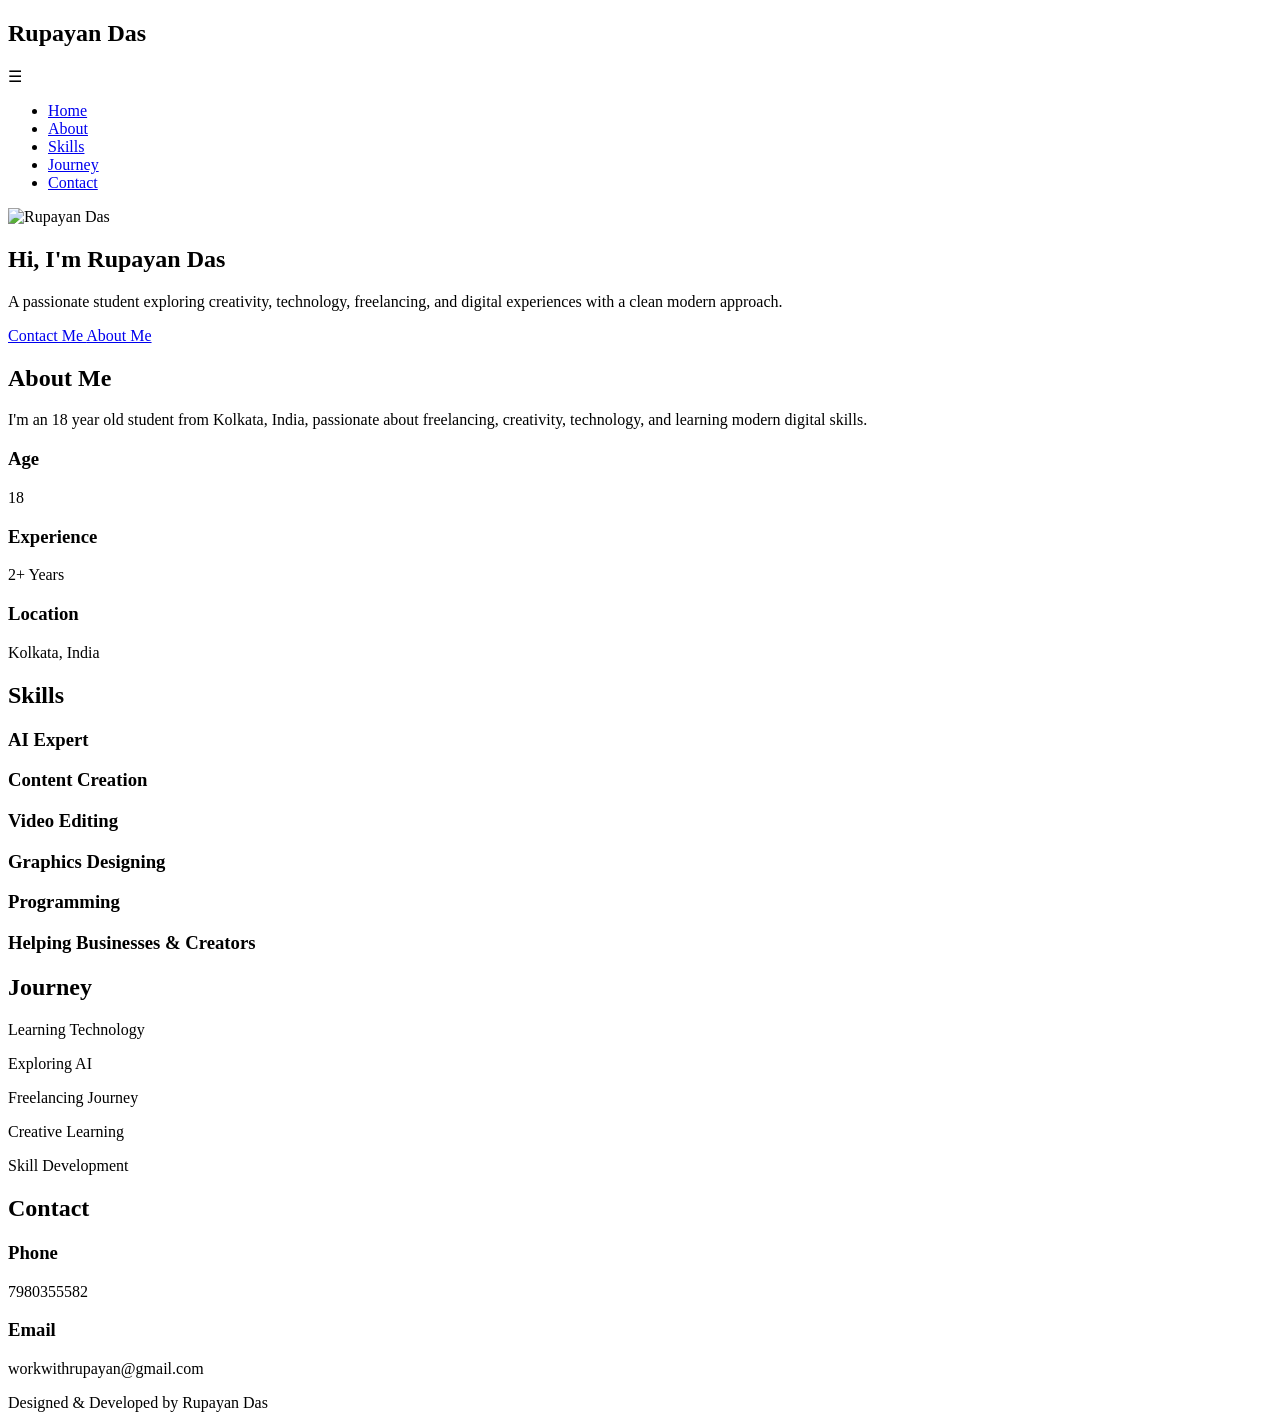
==== index.html @ 819b9cec "Create index.html" ====
<!DOCTYPE html>
<html lang="en">

<head>

    <meta charset="UTF-8">

    <meta name="viewport" content="width=device-width, initial-scale=1.0">

    <title>Rupayan Das Portfolio</title>

    <link rel="stylesheet" href="style.css">

    <link rel="preconnect" href="https://fonts.googleapis.com">

    <link rel="preconnect" href="https://fonts.gstatic.com" crossorigin>

    <link href="https://fonts.googleapis.com/css2?family=Poppins:wght@300;400;500;600;700&display=swap"
        rel="stylesheet">

    <script src="https://cdnjs.cloudflare.com/ajax/libs/gsap/3.12.5/gsap.min.js"></script>

    <script src="https://cdnjs.cloudflare.com/ajax/libs/gsap/3.12.5/ScrollTrigger.min.js"></script>

    <script src="https://cdn.jsdelivr.net/npm/tsparticles@2/tsparticles.bundle.min.js"></script>

</head>

<body>

    <div class="cursor-glow"></div>

    <div class="scroll-progress"></div>

    <div id="particles-js"></div>

    <header class="header">

        <div class="container nav">

            <h2 class="logo">Rupayan Das</h2>

            <div class="menu-toggle" id="menu-toggle">
                ☰
            </div>

            <ul class="nav-links" id="nav-links">

                <li><a href="#home">Home</a></li>

                <li><a href="#about">About</a></li>

                <li><a href="#skills">Skills</a></li>

                <li><a href="#journey">Journey</a></li>

                <li><a href="#contact">Contact</a></li>

            </ul>

        </div>

    </header>

    <section class="hero" id="home">

        <div class="container">

            <div class="hero-wrapper">

                <div class="hero-image reveal">

                    <div class="image-circle glass">

                        <img src="https://i.ibb.co/67Y1WVGX/file-00000000614c72089d16fa4d604c2151.png"
                            alt="Rupayan Das">

                    </div>

                </div>

                <div class="hero-content glass reveal">

                    <h1>
                        Hi, I'm <span>Rupayan Das</span>
                    </h1>

                    <h2 class="typing-text"></h2>

                    <p>
                        A passionate student exploring creativity,
                        technology, freelancing, and digital
                        experiences with a clean modern approach.
                    </p>

                    <div class="hero-buttons">

                        <a href="#contact" class="btn primary-btn">
                            Contact Me
                        </a>

                        <a href="#about" class="btn secondary-btn">
                            About Me
                        </a>

                    </div>

                </div>

            </div>

        </div>

    </section>

    <section class="about section" id="about">

        <div class="container">

            <div class="section-title">
                <h2>About Me</h2>
            </div>

            <div class="about-card glass reveal">

                <p>
                    I'm an 18 year old student from Kolkata, India,
                    passionate about freelancing, creativity,
                    technology, and learning modern digital skills.
                </p>

                <div class="info-grid">

                    <div class="info-box">
                        <h3>Age</h3>
                        <span>18</span>
                    </div>

                    <div class="info-box">
                        <h3>Experience</h3>
                        <span>2+ Years</span>
                    </div>

                    <div class="info-box">
                        <h3>Location</h3>
                        <span>Kolkata, India</span>
                    </div>

                </div>

            </div>

        </div>

    </section>

    <section class="skills section" id="skills">

        <div class="container">

            <div class="section-title">
                <h2>Skills</h2>
            </div>

            <div class="skills-grid">

                <div class="skill-card glass reveal">
                    <h3>AI Expert</h3>
                </div>

                <div class="skill-card glass reveal">
                    <h3>Content Creation</h3>
                </div>

                <div class="skill-card glass reveal">
                    <h3>Video Editing</h3>
                </div>

                <div class="skill-card glass reveal">
                    <h3>Graphics Designing</h3>
                </div>

                <div class="skill-card glass reveal">
                    <h3>Programming</h3>
                </div>

                <div class="skill-card glass reveal">
                    <h3>Helping Businesses & Creators</h3>
                </div>

            </div>

        </div>

    </section>

    <section class="journey section" id="journey">

        <div class="container">

            <div class="section-title">
                <h2>Journey</h2>
            </div>

            <div class="journey-line">

                <div class="journey-step reveal">

                    <div class="dot"></div>

                    <p>Learning Technology</p>

                </div>

                <div class="journey-step reveal">

                    <div class="dot"></div>

                    <p>Exploring AI</p>

                </div>

                <div class="journey-step reveal">

                    <div class="dot"></div>

                    <p>Freelancing Journey</p>

                </div>

                <div class="journey-step reveal">

                    <div class="dot"></div>

                    <p>Creative Learning</p>

                </div>

                <div class="journey-step reveal">

                    <div class="dot"></div>

                    <p>Skill Development</p>

                </div>

            </div>

        </div>

    </section>

    <section class="contact section" id="contact">

        <div class="container">

            <div class="section-title">
                <h2>Contact</h2>
            </div>

            <div class="contact-card glass reveal">

                <h3>Phone</h3>

                <p>7980355582</p>

                <h3>Email</h3>

                <p>workwithrupayan@gmail.com</p>

            </div>

        </div>

    </section>

    <footer class="footer">

        <p>
            Designed & Developed by Rupayan Das
        </p>

    </footer>

    <script src="script.js"></script>

</body>

      </html>
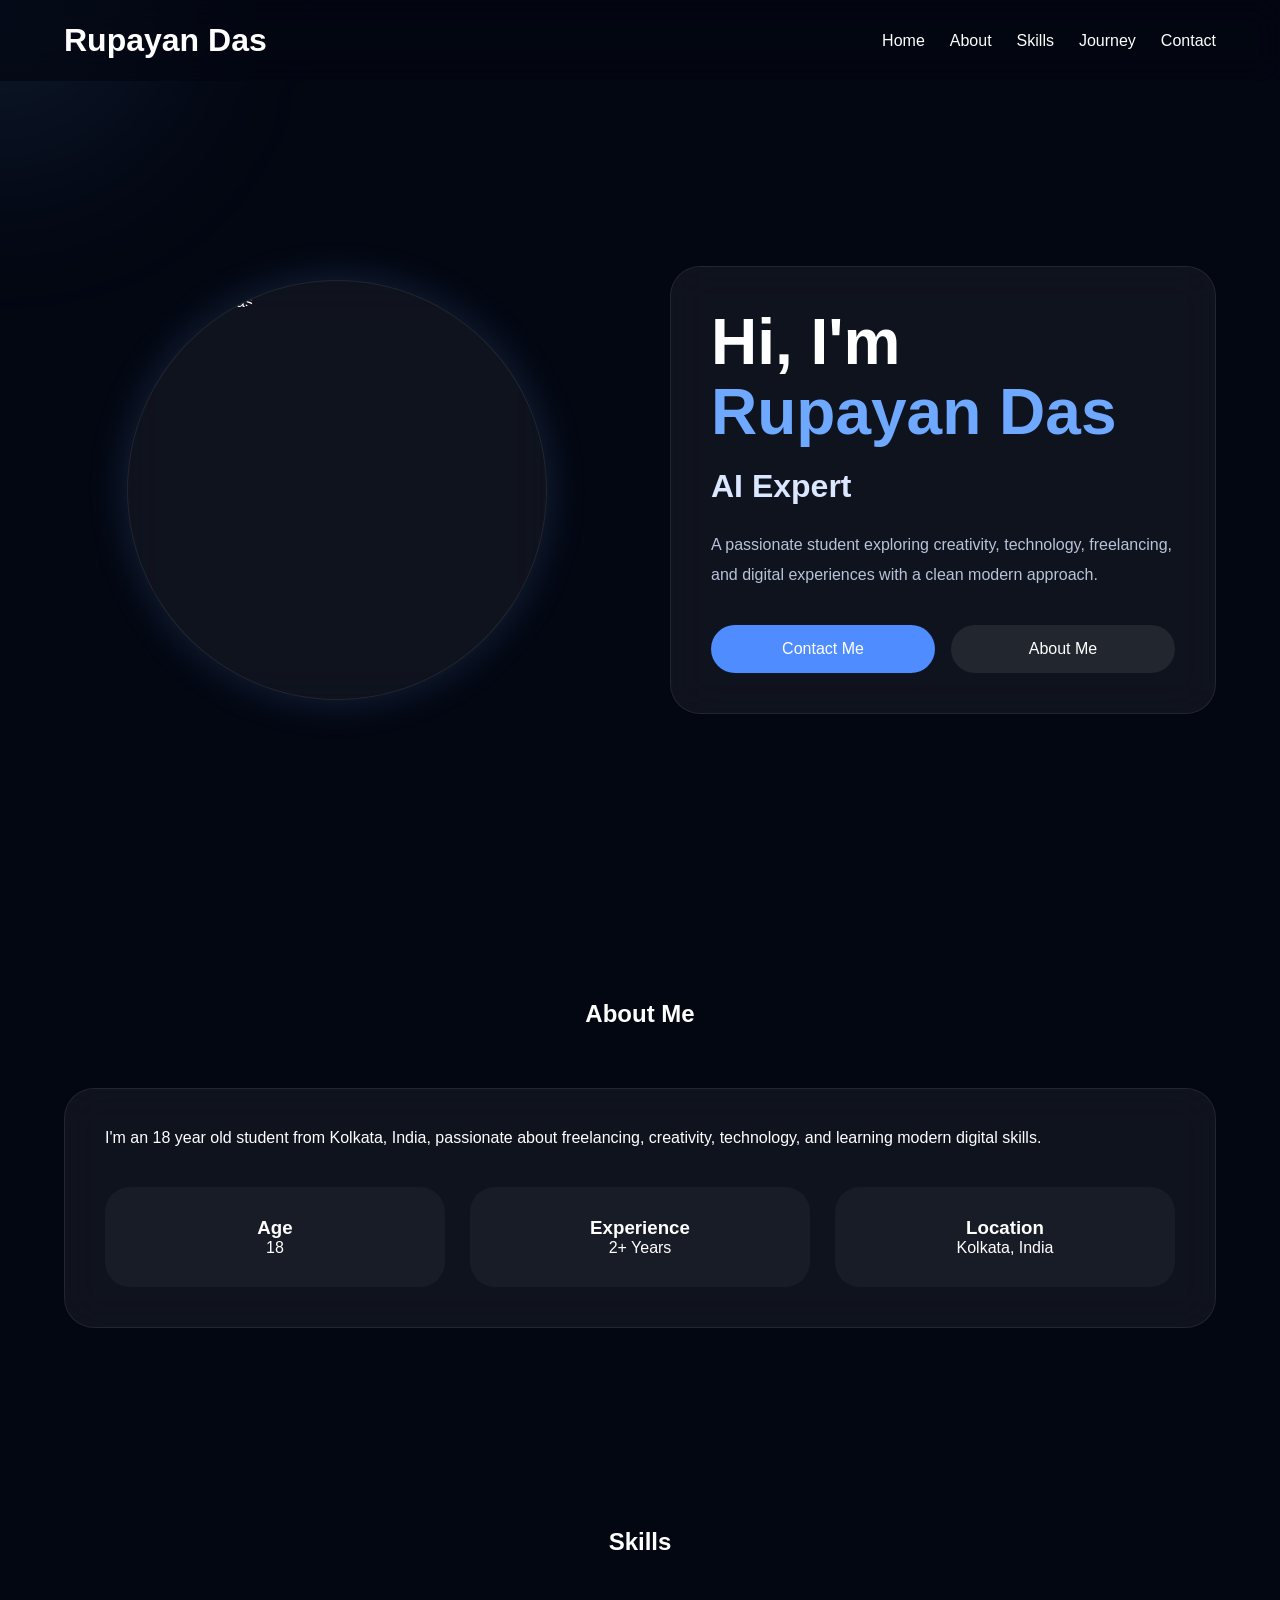
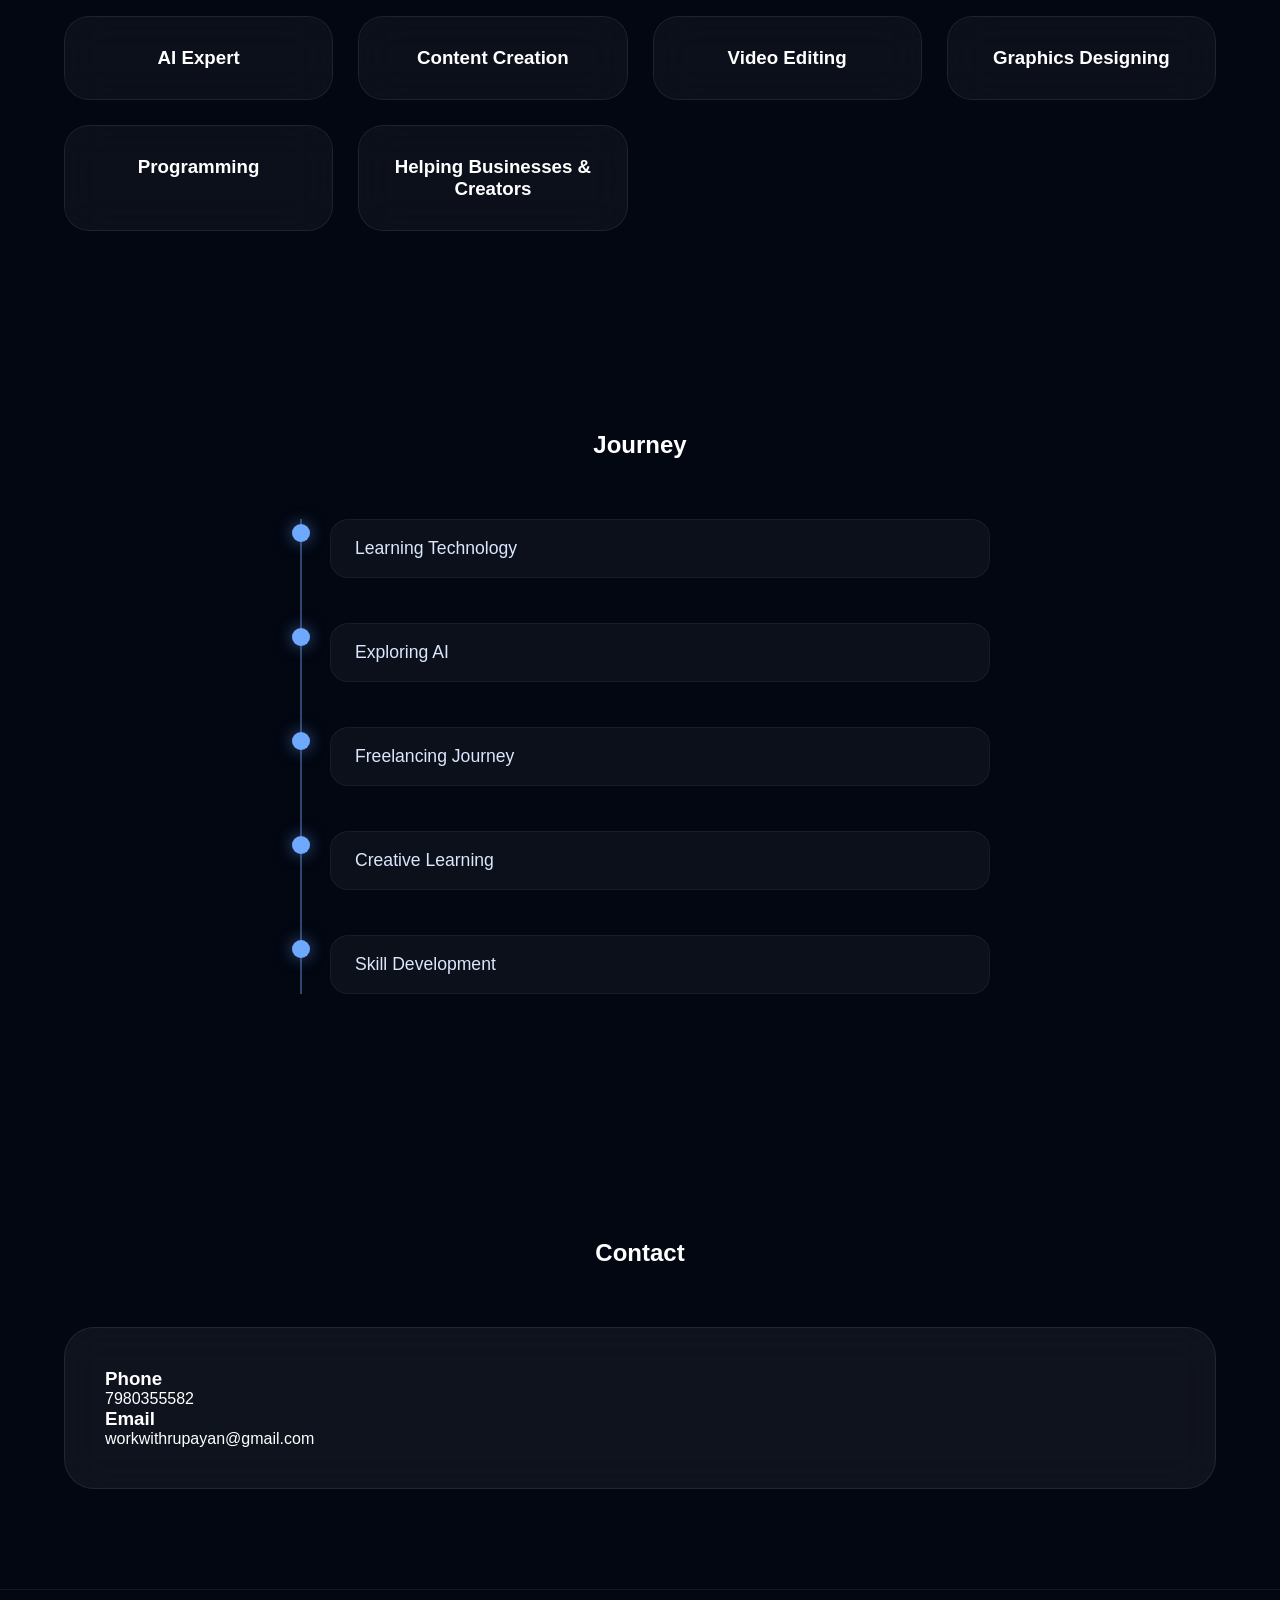
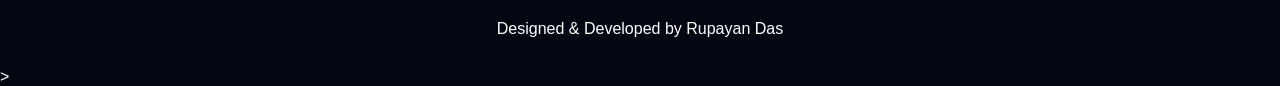
==== commit 625f8c88: "Create index.html" ====
--- a/index.html
+++ b/index.html
@@ -281,9 +281,10 @@
         </p>
 
     </footer>
-
-    <script src="script.js"></script>
+    
+    <link rel="stylesheet" href="style.css">
+<script src="script.js"></script>>
 
 </body>
 
-      </html>
+                          </html>
--- a/style.css
+++ b/style.css
@@ -0,0 +1,355 @@
+*{
+    margin:0;
+    padding:0;
+    box-sizing:border-box;
+}
+
+html{
+    scroll-behavior:smooth;
+}
+
+body{
+    font-family:'Poppins',sans-serif;
+    background:#030712;
+    color:#fff;
+    overflow-x:hidden;
+}
+
+.container{
+    width:90%;
+    max-width:1200px;
+    margin:auto;
+}
+
+.section{
+    padding:100px 0;
+}
+
+.glass{
+    background:rgba(255,255,255,0.05);
+    backdrop-filter:blur(20px);
+    border:1px solid rgba(255,255,255,0.08);
+}
+
+.header{
+    position:fixed;
+    top:0;
+    width:100%;
+    z-index:1000;
+    background:rgba(3,7,18,0.7);
+    backdrop-filter:blur(15px);
+}
+
+.nav{
+    display:flex;
+    justify-content:space-between;
+    align-items:center;
+    padding:22px 0;
+}
+
+.logo{
+    font-size:2rem;
+    font-weight:700;
+}
+
+.nav-links{
+    display:flex;
+    gap:25px;
+    list-style:none;
+}
+
+.nav-links a{
+    color:#fff;
+    text-decoration:none;
+}
+
+.menu-toggle{
+    display:none;
+    font-size:2rem;
+    cursor:pointer;
+}
+
+.hero{
+    min-height:100vh;
+    display:flex;
+    align-items:center;
+    justify-content:center;
+    padding:140px 0 60px;
+}
+
+.hero-wrapper{
+    display:grid;
+    grid-template-columns:repeat(2,1fr);
+    gap:60px;
+    align-items:center;
+}
+
+.hero-image{
+    display:flex;
+    justify-content:center;
+}
+
+.image-circle{
+    width:420px;
+    height:420px;
+    border-radius:50%;
+    overflow:hidden;
+    padding:12px;
+    animation:float 5s ease-in-out infinite;
+    box-shadow:0 0 40px rgba(110,168,255,0.18);
+}
+
+.image-circle img{
+    width:100%;
+    height:100%;
+    object-fit:cover;
+    border-radius:50%;
+}
+
+.hero-content{
+    padding:40px;
+    border-radius:30px;
+}
+
+.hero-content h1{
+    font-size:4rem;
+    line-height:1.1;
+    margin-bottom:20px;
+}
+
+.hero-content h1 span{
+    color:#6ea8ff;
+}
+
+.typing-text{
+    font-size:2rem;
+    margin-bottom:25px;
+    color:#dbe7ff;
+}
+
+.hero-content p{
+    color:#b8c3d9;
+    line-height:1.9;
+}
+
+.hero-buttons{
+    display:flex;
+    gap:16px;
+    margin-top:35px;
+}
+
+.btn{
+    flex:1;
+    text-align:center;
+    padding:15px 25px;
+    border-radius:50px;
+    text-decoration:none;
+    color:#fff;
+    transition:0.3s;
+}
+
+.primary-btn{
+    background:#4f8cff;
+}
+
+.secondary-btn{
+    background:rgba(255,255,255,0.08);
+}
+
+.btn:hover{
+    transform:translateY(-5px);
+}
+
+@keyframes float{
+
+    0%{
+        transform:translateY(0);
+    }
+
+    50%{
+        transform:translateY(-15px);
+    }
+
+    100%{
+        transform:translateY(0);
+    }
+}
+
+.section-title{
+    text-align:center;
+    margin-bottom:60px;
+}
+
+.about-card,
+.contact-card{
+    padding:40px;
+    border-radius:30px;
+}
+
+.info-grid,
+.skills-grid{
+    display:grid;
+    grid-template-columns:repeat(auto-fit,minmax(220px,1fr));
+    gap:25px;
+    margin-top:40px;
+}
+
+.info-box,
+.skill-card{
+    padding:30px;
+    border-radius:25px;
+    background:rgba(255,255,255,0.04);
+    text-align:center;
+}
+
+.journey-line{
+    position:relative;
+    max-width:700px;
+    margin:auto;
+    padding-left:40px;
+}
+
+.journey-line::before{
+    content:"";
+    position:absolute;
+    left:10px;
+    top:0;
+    width:2px;
+    height:100%;
+    background:rgba(110,168,255,0.4);
+}
+
+.journey-step{
+    position:relative;
+    margin-bottom:45px;
+}
+
+.dot{
+    width:18px;
+    height:18px;
+    border-radius:50%;
+    background:#6ea8ff;
+    position:absolute;
+    left:-38px;
+    top:5px;
+    box-shadow:0 0 15px rgba(110,168,255,0.5);
+}
+
+.journey-step p{
+    font-size:1.1rem;
+    color:#dbe7ff;
+    background:rgba(255,255,255,0.04);
+    padding:18px 24px;
+    border-radius:18px;
+    border:1px solid rgba(255,255,255,0.05);
+}
+
+.footer{
+    text-align:center;
+    padding:30px 0;
+    border-top:1px solid rgba(255,255,255,0.08);
+}
+
+.scroll-progress{
+    position:fixed;
+    top:0;
+    left:0;
+    width:0%;
+    height:4px;
+    background:#6ea8ff;
+    z-index:9999;
+}
+
+.cursor-glow{
+    width:300px;
+    height:300px;
+    position:fixed;
+    border-radius:50%;
+    background:rgba(110,168,255,0.12);
+    filter:blur(90px);
+    pointer-events:none;
+    transform:translate(-50%,-50%);
+    z-index:-1;
+}
+
+#particles-js{
+    position:fixed;
+    width:100%;
+    height:100%;
+    z-index:-2;
+}
+
+@media(max-width:992px){
+
+    .hero{
+        padding:130px 0 60px;
+    }
+
+    .hero-wrapper{
+        grid-template-columns:1fr;
+        text-align:center;
+    }
+
+    .hero-content{
+        padding:30px;
+    }
+
+    .hero-content h1{
+        font-size:3rem;
+    }
+
+    .typing-text{
+        font-size:1.5rem;
+    }
+
+    .hero-buttons{
+        flex-direction:column;
+    }
+
+    .image-circle{
+        width:280px;
+        height:280px;
+    }
+
+    .nav-links{
+        position:absolute;
+        top:80px;
+        right:-100%;
+        width:250px;
+        flex-direction:column;
+        background:#07101f;
+        padding:30px;
+        transition:0.3s;
+    }
+
+    .nav-links.active{
+        right:0;
+    }
+
+    .menu-toggle{
+        display:block;
+    }
+
+    .journey-line{
+        padding-left:30px;
+    }
+
+    .dot{
+        left:-28px;
+    }
+}
+
+@media(max-width:600px){
+
+    .hero-content h1{
+        font-size:2.4rem;
+    }
+
+    .hero-content p{
+        font-size:0.95rem;
+    }
+
+    .journey-step p{
+        font-size:1rem;
+    }
+}
--- a/style.css
+++ b/style.css
@@ -0,0 +1,355 @@
+*{
+    margin:0;
+    padding:0;
+    box-sizing:border-box;
+}
+
+html{
+    scroll-behavior:smooth;
+}
+
+body{
+    font-family:'Poppins',sans-serif;
+    background:#030712;
+    color:#fff;
+    overflow-x:hidden;
+}
+
+.container{
+    width:90%;
+    max-width:1200px;
+    margin:auto;
+}
+
+.section{
+    padding:100px 0;
+}
+
+.glass{
+    background:rgba(255,255,255,0.05);
+    backdrop-filter:blur(20px);
+    border:1px solid rgba(255,255,255,0.08);
+}
+
+.header{
+    position:fixed;
+    top:0;
+    width:100%;
+    z-index:1000;
+    background:rgba(3,7,18,0.7);
+    backdrop-filter:blur(15px);
+}
+
+.nav{
+    display:flex;
+    justify-content:space-between;
+    align-items:center;
+    padding:22px 0;
+}
+
+.logo{
+    font-size:2rem;
+    font-weight:700;
+}
+
+.nav-links{
+    display:flex;
+    gap:25px;
+    list-style:none;
+}
+
+.nav-links a{
+    color:#fff;
+    text-decoration:none;
+}
+
+.menu-toggle{
+    display:none;
+    font-size:2rem;
+    cursor:pointer;
+}
+
+.hero{
+    min-height:100vh;
+    display:flex;
+    align-items:center;
+    justify-content:center;
+    padding:140px 0 60px;
+}
+
+.hero-wrapper{
+    display:grid;
+    grid-template-columns:repeat(2,1fr);
+    gap:60px;
+    align-items:center;
+}
+
+.hero-image{
+    display:flex;
+    justify-content:center;
+}
+
+.image-circle{
+    width:420px;
+    height:420px;
+    border-radius:50%;
+    overflow:hidden;
+    padding:12px;
+    animation:float 5s ease-in-out infinite;
+    box-shadow:0 0 40px rgba(110,168,255,0.18);
+}
+
+.image-circle img{
+    width:100%;
+    height:100%;
+    object-fit:cover;
+    border-radius:50%;
+}
+
+.hero-content{
+    padding:40px;
+    border-radius:30px;
+}
+
+.hero-content h1{
+    font-size:4rem;
+    line-height:1.1;
+    margin-bottom:20px;
+}
+
+.hero-content h1 span{
+    color:#6ea8ff;
+}
+
+.typing-text{
+    font-size:2rem;
+    margin-bottom:25px;
+    color:#dbe7ff;
+}
+
+.hero-content p{
+    color:#b8c3d9;
+    line-height:1.9;
+}
+
+.hero-buttons{
+    display:flex;
+    gap:16px;
+    margin-top:35px;
+}
+
+.btn{
+    flex:1;
+    text-align:center;
+    padding:15px 25px;
+    border-radius:50px;
+    text-decoration:none;
+    color:#fff;
+    transition:0.3s;
+}
+
+.primary-btn{
+    background:#4f8cff;
+}
+
+.secondary-btn{
+    background:rgba(255,255,255,0.08);
+}
+
+.btn:hover{
+    transform:translateY(-5px);
+}
+
+@keyframes float{
+
+    0%{
+        transform:translateY(0);
+    }
+
+    50%{
+        transform:translateY(-15px);
+    }
+
+    100%{
+        transform:translateY(0);
+    }
+}
+
+.section-title{
+    text-align:center;
+    margin-bottom:60px;
+}
+
+.about-card,
+.contact-card{
+    padding:40px;
+    border-radius:30px;
+}
+
+.info-grid,
+.skills-grid{
+    display:grid;
+    grid-template-columns:repeat(auto-fit,minmax(220px,1fr));
+    gap:25px;
+    margin-top:40px;
+}
+
+.info-box,
+.skill-card{
+    padding:30px;
+    border-radius:25px;
+    background:rgba(255,255,255,0.04);
+    text-align:center;
+}
+
+.journey-line{
+    position:relative;
+    max-width:700px;
+    margin:auto;
+    padding-left:40px;
+}
+
+.journey-line::before{
+    content:"";
+    position:absolute;
+    left:10px;
+    top:0;
+    width:2px;
+    height:100%;
+    background:rgba(110,168,255,0.4);
+}
+
+.journey-step{
+    position:relative;
+    margin-bottom:45px;
+}
+
+.dot{
+    width:18px;
+    height:18px;
+    border-radius:50%;
+    background:#6ea8ff;
+    position:absolute;
+    left:-38px;
+    top:5px;
+    box-shadow:0 0 15px rgba(110,168,255,0.5);
+}
+
+.journey-step p{
+    font-size:1.1rem;
+    color:#dbe7ff;
+    background:rgba(255,255,255,0.04);
+    padding:18px 24px;
+    border-radius:18px;
+    border:1px solid rgba(255,255,255,0.05);
+}
+
+.footer{
+    text-align:center;
+    padding:30px 0;
+    border-top:1px solid rgba(255,255,255,0.08);
+}
+
+.scroll-progress{
+    position:fixed;
+    top:0;
+    left:0;
+    width:0%;
+    height:4px;
+    background:#6ea8ff;
+    z-index:9999;
+}
+
+.cursor-glow{
+    width:300px;
+    height:300px;
+    position:fixed;
+    border-radius:50%;
+    background:rgba(110,168,255,0.12);
+    filter:blur(90px);
+    pointer-events:none;
+    transform:translate(-50%,-50%);
+    z-index:-1;
+}
+
+#particles-js{
+    position:fixed;
+    width:100%;
+    height:100%;
+    z-index:-2;
+}
+
+@media(max-width:992px){
+
+    .hero{
+        padding:130px 0 60px;
+    }
+
+    .hero-wrapper{
+        grid-template-columns:1fr;
+        text-align:center;
+    }
+
+    .hero-content{
+        padding:30px;
+    }
+
+    .hero-content h1{
+        font-size:3rem;
+    }
+
+    .typing-text{
+        font-size:1.5rem;
+    }
+
+    .hero-buttons{
+        flex-direction:column;
+    }
+
+    .image-circle{
+        width:280px;
+        height:280px;
+    }
+
+    .nav-links{
+        position:absolute;
+        top:80px;
+        right:-100%;
+        width:250px;
+        flex-direction:column;
+        background:#07101f;
+        padding:30px;
+        transition:0.3s;
+    }
+
+    .nav-links.active{
+        right:0;
+    }
+
+    .menu-toggle{
+        display:block;
+    }
+
+    .journey-line{
+        padding-left:30px;
+    }
+
+    .dot{
+        left:-28px;
+    }
+}
+
+@media(max-width:600px){
+
+    .hero-content h1{
+        font-size:2.4rem;
+    }
+
+    .hero-content p{
+        font-size:0.95rem;
+    }
+
+    .journey-step p{
+        font-size:1rem;
+    }
+}
